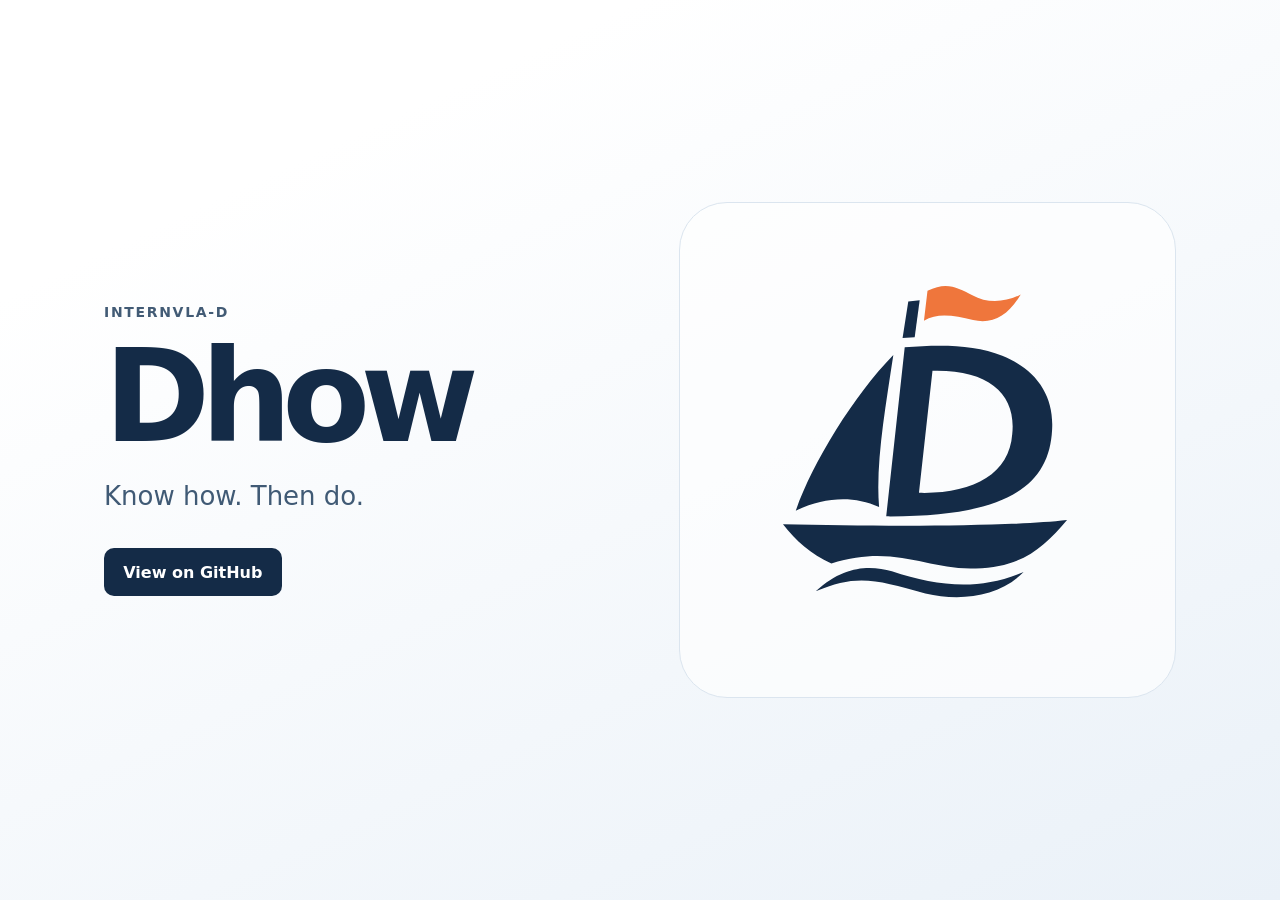
==== site/index.html @ 81f3c9d0 "Add Dhow project home and GitHub Pages deployment" ====
<!doctype html>
<html lang="en">
  <head>
    <meta charset="utf-8">
    <meta name="viewport" content="width=device-width, initial-scale=1">
    <meta name="description" content="Dhow, an InternVLA-D project. Know how. Then do.">
    <meta name="theme-color" content="#f7f9fc">
    <title>Dhow</title>
    <link rel="icon" type="image/svg+xml" href="./assets/dhow.svg">
    <link rel="stylesheet" href="./assets/styles.css">
  </head>
  <body>
    <main class="hero">
      <div class="intro">
        <p class="project">InternVLA-D</p>
        <h1>Dhow</h1>
        <p class="tagline">Know how. Then do.</p>
        <a class="source" href="https://github.com/Greyman-Seu/dhow">View on GitHub</a>
      </div>
      <div class="artwork">
        <img src="./assets/dhow.svg" width="512" height="512" alt="A dark blue sailboat with a D-shaped sail and an orange flag">
      </div>
    </main>
  </body>
</html>
---- site/assets/styles.css ----
:root {
  font-family: system-ui, sans-serif;
  color: #142b47;
  background: #f7f9fc;
  font-synthesis: none;
}

body {
  min-height: 100vh;
  min-height: 100svh;
  display: grid;
  align-items: center;
  margin: 0;
  background: linear-gradient(155deg, #fff 20%, #eaf1f8);
}

.hero {
  width: min(67rem, 100% - 3rem);
  margin-inline: auto;
  padding-block: clamp(2rem, 7vh, 5rem);
  display: grid;
  grid-template-columns: minmax(0, 1fr) minmax(0, 1.05fr);
  align-items: center;
  gap: clamp(2rem, 8vw, 7rem);
}

.project {
  margin: 0 0 1rem;
  color: #425b75;
  font-size: 0.875rem;
  font-weight: 650;
  letter-spacing: 0.12em;
  text-transform: uppercase;
}

h1 {
  margin: 0;
  font-size: clamp(4.5rem, 10vw, 8.5rem);
  font-weight: 750;
  letter-spacing: -0.075em;
  line-height: 0.95;
}

.tagline {
  margin: 1.25rem 0 2rem;
  color: #405a75;
  font-size: clamp(1.25rem, 2.5vw, 1.625rem);
  line-height: 1.5;
}

.source {
  display: inline-flex;
  align-items: center;
  min-height: 3rem;
  padding-inline: 1.2rem;
  border-radius: 0.625rem;
  color: #fff;
  background: #142b47;
  font-weight: 600;
  text-decoration: none;
}

.source:hover {
  background: #294766;
}

.source:focus-visible {
  outline: 0.1875rem solid #a64820;
  outline-offset: 0.25rem;
}

.artwork {
  border: 1px solid #dbe5ef;
  border-radius: clamp(1.5rem, 4vw, 3rem);
  background: #ffffffa8;
}

.artwork img {
  display: block;
  width: 82%;
  height: auto;
  margin: 9% auto;
}

@media (max-width: 44rem) {
  .hero {
    grid-template-columns: 1fr;
    max-width: 28rem;
  }

  .artwork {
    max-width: 24rem;
  }
}
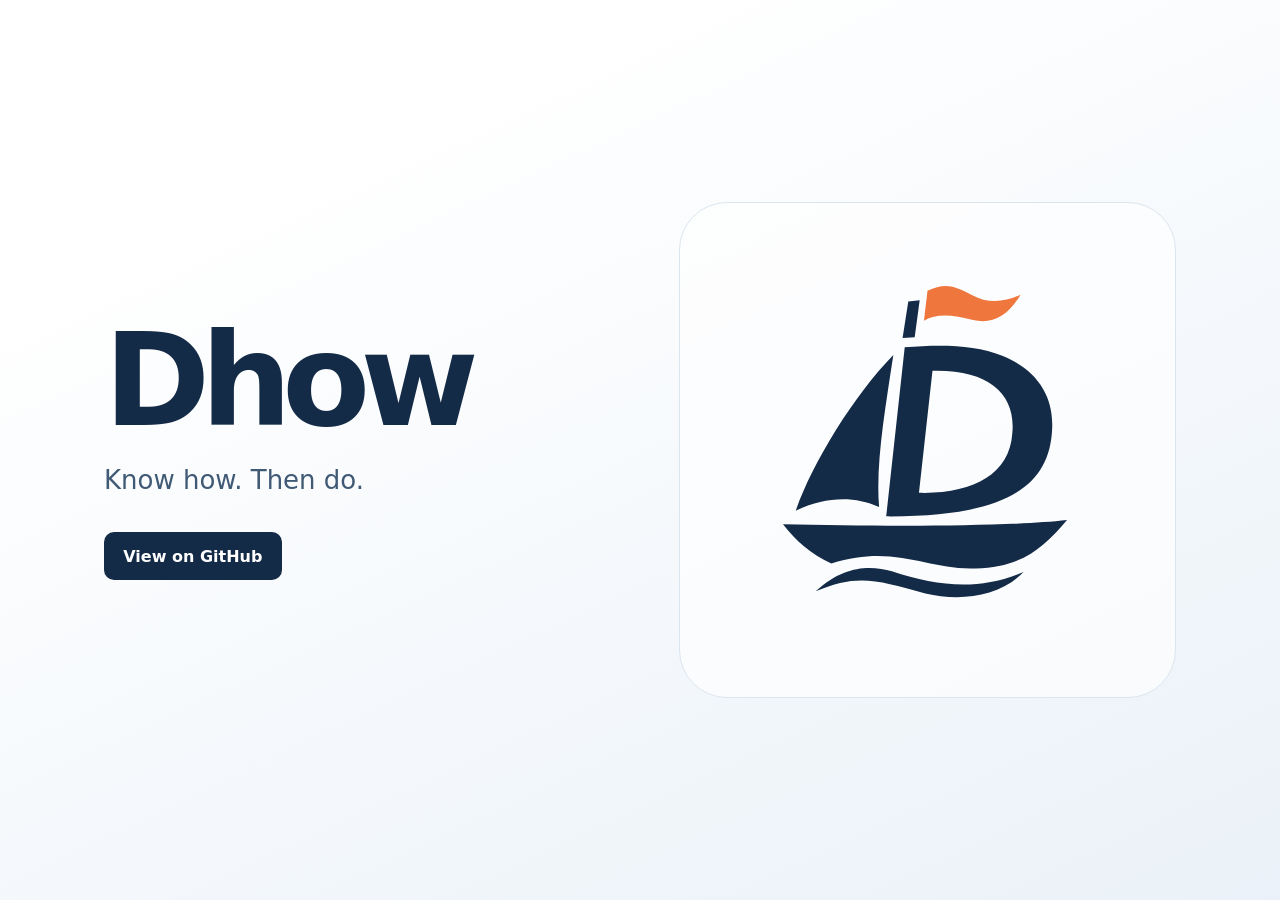
==== commit e49ebd6e: "Remove InternVLA-D branding from Dhow" ====
--- a/site/index.html
+++ b/site/index.html
@@ -3,7 +3,7 @@
   <head>
     <meta charset="utf-8">
     <meta name="viewport" content="width=device-width, initial-scale=1">
-    <meta name="description" content="Dhow, an InternVLA-D project. Know how. Then do.">
+    <meta name="description" content="Dhow. Know how. Then do.">
     <meta name="theme-color" content="#f7f9fc">
     <title>Dhow</title>
     <link rel="icon" type="image/svg+xml" href="./assets/dhow.svg">
@@ -12,7 +12,6 @@
   <body>
     <main class="hero">
       <div class="intro">
-        <p class="project">InternVLA-D</p>
         <h1>Dhow</h1>
         <p class="tagline">Know how. Then do.</p>
         <a class="source" href="https://github.com/Greyman-Seu/dhow">View on GitHub</a>
--- a/site/assets/styles.css
+++ b/site/assets/styles.css
@@ -22,15 +22,6 @@
   grid-template-columns: minmax(0, 1fr) minmax(0, 1.05fr);
   align-items: center;
   gap: clamp(2rem, 8vw, 7rem);
-}
-
-.project {
-  margin: 0 0 1rem;
-  color: #425b75;
-  font-size: 0.875rem;
-  font-weight: 650;
-  letter-spacing: 0.12em;
-  text-transform: uppercase;
 }
 
 h1 {
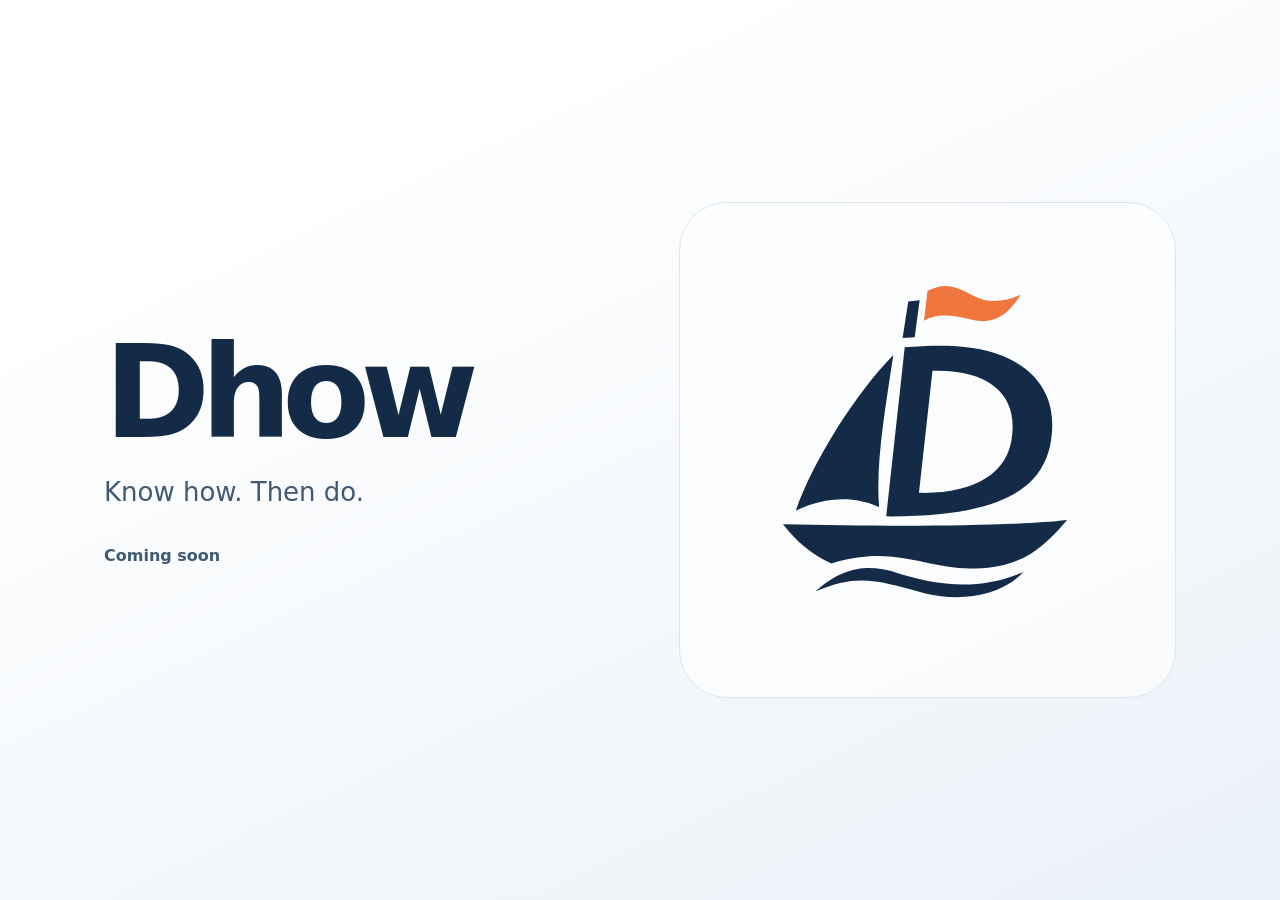
==== commit fcfbdbef: "Show Coming soon on the Dhow homepage" ====
--- a/site/index.html
+++ b/site/index.html
@@ -14,7 +14,7 @@
       <div class="intro">
         <h1>Dhow</h1>
         <p class="tagline">Know how. Then do.</p>
-        <a class="source" href="https://github.com/Greyman-Seu/dhow">View on GitHub</a>
+        <p class="status">Coming soon</p>
       </div>
       <div class="artwork">
         <img src="./assets/dhow.svg" width="512" height="512" alt="A dark blue sailboat with a D-shaped sail and an orange flag">
--- a/site/assets/styles.css
+++ b/site/assets/styles.css
@@ -39,25 +39,12 @@
   line-height: 1.5;
 }
 
-.source {
-  display: inline-flex;
-  align-items: center;
-  min-height: 3rem;
-  padding-inline: 1.2rem;
-  border-radius: 0.625rem;
-  color: #fff;
-  background: #142b47;
+.status {
+  margin: 0;
+  color: #405a75;
+  font-size: 1rem;
   font-weight: 600;
-  text-decoration: none;
-}
-
-.source:hover {
-  background: #294766;
-}
-
-.source:focus-visible {
-  outline: 0.1875rem solid #a64820;
-  outline-offset: 0.25rem;
+  line-height: 1.5;
 }
 
 .artwork {
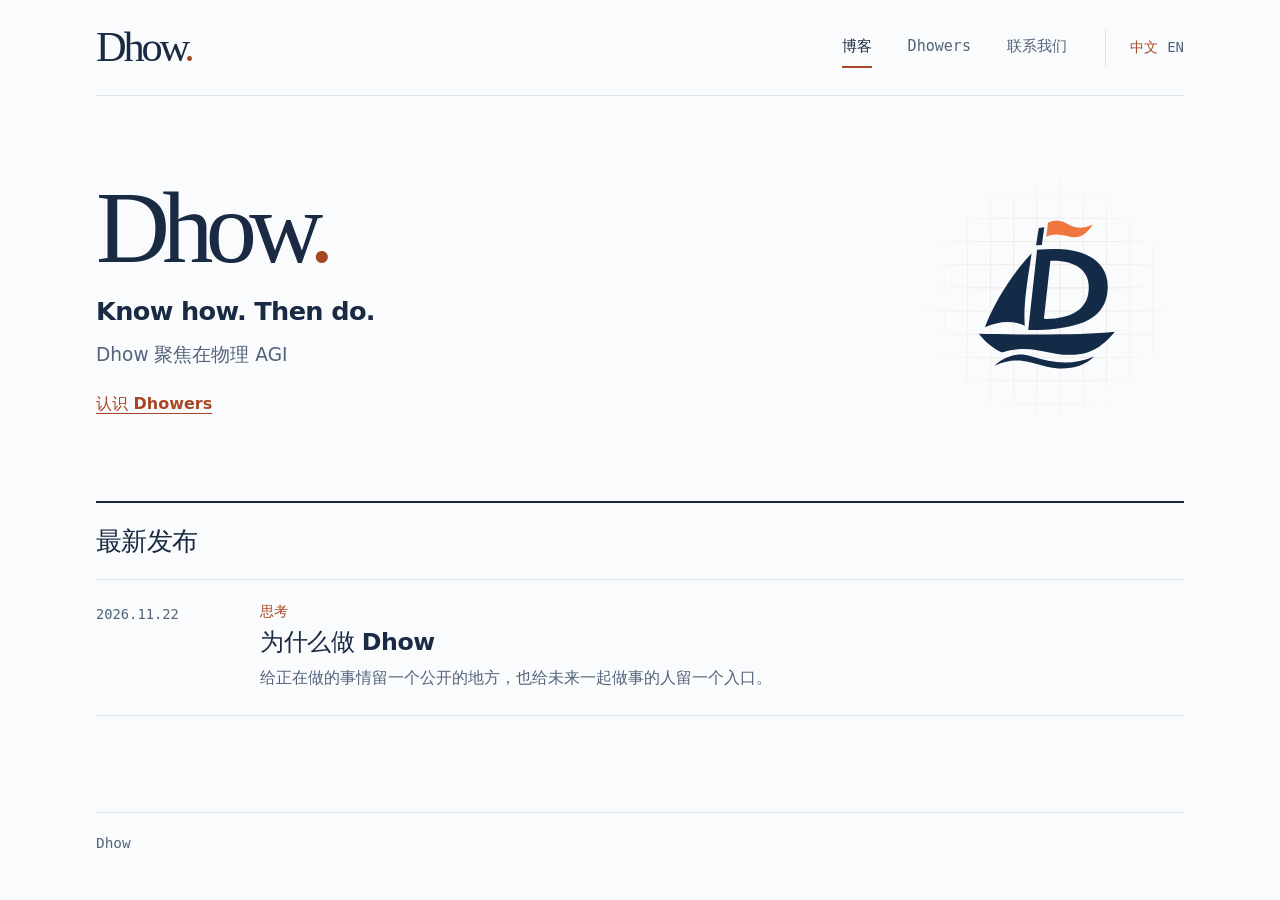
==== commit 6f924e7d: "Launch bilingual Dhow site with regional language defaults" ====
--- a/site/index.html
+++ b/site/index.html
@@ -1,24 +1,73 @@
 <!doctype html>
-<html lang="en">
+<html lang="zh-CN" data-auto-language>
   <head>
     <meta charset="utf-8">
     <meta name="viewport" content="width=device-width, initial-scale=1">
-    <meta name="description" content="Dhow. Know how. Then do.">
-    <meta name="theme-color" content="#f7f9fc">
-    <title>Dhow</title>
+    <meta name="description" content="Dhow 聚焦在物理 AGI。">
+    <meta name="theme-color" content="#fafbfd">
+    <title>Dhow — 物理 AGI</title>
+    <link rel="alternate" hreflang="en" href="./en/index.html">
     <link rel="icon" type="image/svg+xml" href="./assets/dhow.svg">
     <link rel="stylesheet" href="./assets/styles.css">
+    <script src="./assets/language.js" defer></script>
+    <script src="./assets/feed.js" defer></script>
   </head>
-  <body>
-    <main class="hero">
-      <div class="intro">
-        <h1>Dhow</h1>
-        <p class="tagline">Know how. Then do.</p>
-        <p class="status">Coming soon</p>
+  <body class="home-page">
+    <a class="skip-link" href="#main">跳到正文</a>
+    <header class="site-header wrap">
+      <a class="wordmark" href="./index.html" aria-label="Dhow 首页">Dhow<span>.</span></a>
+      <div class="header-links">
+        <nav class="site-nav" aria-label="主导航">
+          <a href="#blog" aria-current="page">博客</a>
+          <a href="./dhowers.html">Dhowers</a>
+          <a href="./dhowers.html#contact">联系我们</a>
+        </nav>
+        <nav class="language-nav" aria-label="语言">
+          <a href="./index.html" aria-current="true">中文</a>
+          <a href="./en/index.html" lang="en" hreflang="en" aria-label="English">EN</a>
+        </nav>
       </div>
-      <div class="artwork">
-        <img src="./assets/dhow.svg" width="512" height="512" alt="A dark blue sailboat with a D-shaped sail and an orange flag">
-      </div>
+    </header>
+
+    <main class="wrap" id="main">
+      <section class="hero home-hero" aria-labelledby="intro">
+        <div>
+          <h1 id="intro" lang="en">Dhow<span aria-hidden="true">.</span></h1>
+          <p class="tagline" lang="en">Know how. Then do.</p>
+          <p class="hero-focus">Dhow 聚焦在物理 AGI</p>
+          <a class="text-link" href="./dhowers.html">认识 Dhowers</a>
+        </div>
+        <div class="hero-art" aria-hidden="true">
+          <img src="./assets/dhow.svg" width="512" height="512" alt="">
+        </div>
+      </section>
+
+      <section class="blog" id="blog" aria-labelledby="blog-title">
+        <div class="section-header">
+          <h2 id="blog-title">最新发布</h2>
+          <div class="filters" role="group" aria-label="按内容分类筛选" hidden>
+            <button type="button" data-filter="all" aria-pressed="true">全部</button>
+            <button type="button" data-filter="paper" aria-pressed="false">论文</button>
+            <button type="button" data-filter="work" aria-pressed="false">作品</button>
+            <button type="button" data-filter="thought" aria-pressed="false">思考</button>
+          </div>
+        </div>
+        <ul class="feed" aria-label="发布列表">
+          <li class="entry" data-kind="thought">
+            <time datetime="2026-11-22">2026.11.22</time>
+            <article>
+              <p class="entry-kind">思考</p>
+              <h3><a href="./posts/why-dhow.html">为什么做 Dhow</a></h3>
+              <p class="summary">给正在做的事情留一个公开的地方，也给未来一起做事的人留一个入口。</p>
+            </article>
+          </li>
+        </ul>
+        <p class="empty" role="status" hidden>这个分类暂时没有内容。</p>
+      </section>
     </main>
+
+    <footer class="site-footer wrap">
+      <span>Dhow</span>
+    </footer>
   </body>
 </html>
--- a/site/assets/styles.css
+++ b/site/assets/styles.css
@@ -1,72 +1,545 @@
 :root {
-  font-family: system-ui, sans-serif;
-  color: #142b47;
-  background: #f7f9fc;
+  color-scheme: light;
+  font-family: system-ui, "PingFang SC", "Microsoft YaHei", sans-serif;
+  color: #192a42;
+  background: #fafbfd;
   font-synthesis: none;
+  --paper: #fafbfd;
+  --ink: #192a42;
+  --muted: #53637a;
+  --rule: #dce4ee;
+  --panel: #fbfaf9;
+  --accent: #a84723;
+  --serif: Georgia, "Songti SC", "Noto Serif CJK SC", "Noto Serif SC", serif;
+  --mono: ui-monospace, "SFMono-Regular", Consolas, monospace;
+  --inset: clamp(1.5rem, 5vw, 4rem);
+}
+
+* {
+  box-sizing: border-box;
+}
+
+[hidden] {
+  display: none !important;
 }
 
 body {
-  min-height: 100vh;
-  min-height: 100svh;
+  margin: 0;
+  font-size: 1rem;
+  line-height: 1.65;
+}
+
+main {
+  padding-bottom: clamp(3.5rem, 9vw, 7rem);
+}
+
+h1,
+h2,
+h3,
+p {
+  margin: 0;
+}
+
+a {
+  color: inherit;
+  text-underline-offset: 0.24em;
+}
+
+a:hover {
+  color: var(--accent);
+}
+
+:focus-visible {
+  outline: 2px solid var(--accent);
+  outline-offset: 4px;
+}
+
+.wrap {
+  width: min(66rem, 100% - 4rem);
+  margin-inline: auto;
+}
+
+.skip-link {
+  position: fixed;
+  z-index: 2;
+  inset: 0.75rem auto auto 0.75rem;
+  padding: 0.5rem 0.75rem;
+  background: var(--paper);
+  transform: translateY(-200%);
+}
+
+.skip-link:focus {
+  transform: translateY(0);
+}
+
+.site-header,
+.header-links,
+.site-nav,
+.language-nav {
+  display: flex;
+  align-items: center;
+}
+
+.site-header {
+  min-height: 6rem;
+  justify-content: space-between;
+  flex-wrap: wrap;
+  gap: 0.75rem 1.25rem;
+}
+
+.wordmark {
+  font-family: Georgia, serif;
+  font-size: clamp(2.45rem, 4.2vw, 3.6rem);
+  line-height: 0.95;
+  letter-spacing: -0.075em;
+  text-decoration: none;
+}
+
+.wordmark span {
+  color: var(--accent);
+}
+
+.header-links {
+  flex-wrap: wrap;
+  gap: 0.25rem clamp(0.75rem, 3vw, 2.5rem);
+}
+
+.site-nav {
+  gap: clamp(0.85rem, 3vw, 2.25rem);
+}
+
+.site-nav a,
+.language-nav a {
+  padding-block: 0.45rem;
+  color: var(--muted);
+  font-size: 0.94rem;
+  text-decoration: none;
+  white-space: nowrap;
+}
+
+.site-nav a:hover,
+.site-nav [aria-current] {
+  color: var(--ink);
+  text-decoration: underline;
+  text-decoration-color: var(--accent);
+  text-decoration-thickness: 1px;
+  text-underline-offset: 0.45em;
+}
+
+.language-nav {
+  gap: 0.55rem;
+  padding-inline-start: clamp(0.75rem, 2vw, 1.5rem);
+  border-inline-start: 1px solid var(--rule);
+}
+
+.language-nav a {
+  font-size: 0.875rem;
+}
+
+.language-nav [aria-current] {
+  color: var(--accent);
+  font-weight: 650;
+}
+
+.language-nav a:hover {
+  text-decoration: underline;
+}
+
+.hero {
   display: grid;
+  grid-template-columns: minmax(0, 1fr) clamp(7.5rem, 19vw, 13rem);
   align-items: center;
+  gap: clamp(1rem, 4vw, 3.25rem);
+  padding: clamp(2.25rem, 5vw, 4rem) var(--inset);
+  margin-top: 0.8rem;
+  border: 1px solid var(--rule);
+  border-radius: 1.2rem;
+  background: var(--panel);
+}
+
+h1 {
+  font-family: var(--serif);
+  font-size: clamp(2.35rem, 5vw, 3.95rem);
+  font-weight: 400;
+  letter-spacing: -0.055em;
+  line-height: 1.08;
+  text-wrap: balance;
+}
+
+.tagline {
+  margin-bottom: 0.6rem;
+  color: var(--accent);
+  font-size: 0.95rem;
+  font-weight: 650;
+}
+
+.hero-focus,
+.lede {
+  max-width: 37rem;
+  margin-top: 0.95rem;
+  color: var(--muted);
+  font-size: clamp(1rem, 1.6vw, 1.16rem);
+  line-height: 1.65;
+}
+
+.text-link {
+  display: inline-block;
+  margin-top: 1.05rem;
+  color: var(--ink);
+  font-size: 0.95rem;
+  font-weight: 600;
+  text-decoration-color: var(--accent);
+  text-decoration-thickness: 1px;
+}
+
+.hero-art img {
+  display: block;
+  width: 100%;
+  height: auto;
+}
+
+.content-section {
+  padding-inline: var(--inset);
+  margin-top: clamp(2.25rem, 5vw, 3.75rem);
+}
+
+.section-header {
+  display: flex;
+  flex-wrap: wrap;
+  align-items: center;
+  justify-content: space-between;
+  gap: 0.85rem 1.5rem;
+  padding-bottom: 0.85rem;
+}
+
+.section-header h2 {
+  font-size: 1.18rem;
+  font-weight: 650;
+  letter-spacing: -0.025em;
+}
+
+.filters {
+  display: flex;
+  flex-wrap: wrap;
+  gap: 0.35rem;
+}
+
+.filters button {
+  padding: 0.3rem 0.7rem;
+  border: 1px solid transparent;
+  border-radius: 0.25rem;
+  color: var(--muted);
+  background: transparent;
+  font: inherit;
+  font-size: 0.9rem;
+  cursor: pointer;
+}
+
+.filters button:hover {
+  border-color: var(--rule);
+  color: var(--ink);
+}
+
+.filters [aria-pressed="true"] {
+  border-color: var(--rule);
+  color: var(--ink);
+  background: var(--panel);
+  font-weight: 650;
+}
+
+.feed,
+.collab-list {
+  padding: 0;
   margin: 0;
-  background: linear-gradient(155deg, #fff 20%, #eaf1f8);
-}
-
-.hero {
-  width: min(67rem, 100% - 3rem);
-  margin-inline: auto;
-  padding-block: clamp(2rem, 7vh, 5rem);
+  border-bottom: 1px solid var(--rule);
+  list-style: none;
+}
+
+.entry,
+.collab-list > div {
   display: grid;
-  grid-template-columns: minmax(0, 1fr) minmax(0, 1.05fr);
-  align-items: center;
-  gap: clamp(2rem, 8vw, 7rem);
-}
-
-h1 {
+  grid-template-columns: minmax(8rem, 18%) minmax(0, 1fr);
+  gap: 0.35rem clamp(1rem, 3vw, 2rem);
+  align-items: start;
+  padding-block: 1.15rem 1.35rem;
+  border-top: 1px solid var(--rule);
+}
+
+
+.entry time,
+.post-meta time {
+  color: var(--muted);
+  font-family: var(--mono);
+  font-size: 0.86rem;
+  font-variant-numeric: tabular-nums;
+}
+
+.entry-kind,
+.post-kind {
+  color: var(--accent);
+  font-size: 0.86rem;
+  font-weight: 650;
+}
+
+.entry h3 {
+  font-size: clamp(1.2rem, 2.2vw, 1.48rem);
+  font-weight: 650;
+  letter-spacing: -0.02em;
+  line-height: 1.4;
+}
+
+.entry h3 a {
+  text-decoration: none;
+}
+
+.entry h3 a:hover {
+  text-decoration: underline;
+}
+
+.summary {
+  margin-top: 0.35rem;
+  color: var(--muted);
+}
+
+.empty {
+  padding-block: 1.5rem;
+  color: var(--muted);
+}
+
+.collab-list dt {
+  font-weight: 650;
+}
+
+.collab-list dd {
+  max-width: 42rem;
   margin: 0;
-  font-size: clamp(4.5rem, 10vw, 8.5rem);
-  font-weight: 750;
+  color: var(--muted);
+}
+
+.post {
+  max-width: 43rem;
+  margin: 0 auto;
+  padding-top: clamp(2.5rem, 6vw, 4.75rem);
+  border-top: 1px solid var(--rule);
+}
+
+.post-header {
+  padding-bottom: 1.5rem;
+  border-bottom: 1px solid var(--rule);
+}
+
+.post-meta {
+  display: flex;
+  align-items: baseline;
+  flex-wrap: wrap;
+  gap: 0.45rem 1.15rem;
+  margin-bottom: 1.1rem;
+  color: var(--muted);
+  font-size: 0.9rem;
+}
+
+.post-body {
+  padding-top: 1.65rem;
+  font-size: 1.06rem;
+  line-height: 1.86;
+}
+
+.post-body h2 {
+  margin: 1.65rem 0 0.45rem;
+  font-size: 1.28rem;
+  line-height: 1.4;
+}
+
+.post-body p + p {
+  margin-top: 1.05rem;
+}
+
+.post-body a {
+  color: var(--accent);
+}
+
+@media (max-width: 42rem) {
+  :root {
+    --inset: clamp(1rem, 4vw, 1.5rem);
+  }
+
+  .wrap {
+    width: calc(100% - 2rem);
+  }
+
+  .site-header {
+    min-height: 4.7rem;
+    gap: 0.45rem 0.7rem;
+    padding-block: 0.65rem;
+  }
+
+  .hero {
+    grid-template-columns: minmax(0, 1fr) clamp(3.75rem, 16vw, 6rem);
+    gap: 0.75rem;
+    padding-block: 1.8rem;
+    margin-top: 0.4rem;
+    border-radius: 0.9rem;
+  }
+
+  h1 {
+    font-size: clamp(2rem, 6.8vw, 2.7rem);
+  }
+
+  .entry,
+  .collab-list > div {
+    grid-template-columns: minmax(0, 1fr);
+  }
+
+}
+
+.home-page .wrap {
+  width: min(68rem, 100% - 4rem);
+}
+
+.home-page .site-header {
+  border-bottom: 1px solid var(--rule);
+}
+
+.home-page .wordmark {
+  font-size: 2.65rem;
+}
+
+.home-page .site-nav,
+.home-page .language-nav {
+  font-family: var(--mono);
+}
+
+.home-page .site-nav a {
+  border-bottom: 2px solid transparent;
+}
+
+.home-page .site-nav a:hover,
+.home-page .site-nav [aria-current] {
+  border-color: var(--accent);
+  text-decoration: none;
+}
+
+.home-page main {
+  padding-bottom: 0;
+}
+
+.home-hero {
+  grid-template-columns: minmax(0, 1fr) clamp(12.5rem, 25vw, 17rem);
+  gap: clamp(1.5rem, 6vw, 5.25rem);
+  padding: clamp(2.5rem, 5.2vw, 4.5rem) 0;
+  margin-top: 0;
+  border: 0;
+  border-radius: 0;
+  background: transparent;
+}
+
+.home-hero h1 {
+  font-family: Georgia, serif;
+  font-size: clamp(4.5rem, 8vw, 7.25rem);
   letter-spacing: -0.075em;
-  line-height: 0.95;
-}
-
-.tagline {
-  margin: 1.25rem 0 2rem;
-  color: #405a75;
-  font-size: clamp(1.25rem, 2.5vw, 1.625rem);
-  line-height: 1.5;
-}
-
-.status {
-  margin: 0;
-  color: #405a75;
+  line-height: 0.94;
+}
+
+.home-hero h1 span {
+  color: var(--accent);
+}
+
+.home-hero .tagline {
+  margin: 0.9rem 0 0;
+  color: var(--ink);
+  font-size: clamp(1.2rem, 2.1vw, 1.6rem);
+  font-weight: 550;
+  letter-spacing: -0.025em;
+}
+
+.home-hero .hero-focus {
+  margin-top: 0.45rem;
+}
+
+.home-hero .text-link {
+  margin-top: 1.3rem;
+  color: var(--accent);
   font-size: 1rem;
-  font-weight: 600;
-  line-height: 1.5;
-}
-
-.artwork {
-  border: 1px solid #dbe5ef;
-  border-radius: clamp(1.5rem, 4vw, 3rem);
-  background: #ffffffa8;
-}
-
-.artwork img {
-  display: block;
-  width: 82%;
-  height: auto;
-  margin: 9% auto;
-}
-
-@media (max-width: 44rem) {
-  .hero {
-    grid-template-columns: 1fr;
-    max-width: 28rem;
-  }
-
-  .artwork {
-    max-width: 24rem;
-  }
-}
+}
+
+.home-hero .hero-art {
+  position: relative;
+  display: grid;
+  isolation: isolate;
+  place-items: center;
+  aspect-ratio: 1;
+}
+
+.home-hero .hero-art::before {
+  position: absolute;
+  z-index: -1;
+  inset: 0;
+  background-image:
+    linear-gradient(to right, #efe4e2 1px, transparent 1px),
+    linear-gradient(to bottom, #efe4e2 1px, transparent 1px);
+  background-position: center;
+  background-size: 1.45rem 1.45rem;
+  mask-image: radial-gradient(ellipse closest-side, #000 20%, rgb(0 0 0 / 0.75) 50%, transparent 100%);
+  content: "";
+}
+
+.home-hero .hero-art img {
+  width: 71%;
+}
+
+
+.home-page .section-header {
+  padding-block: 1rem;
+  border-top: 2px solid var(--ink);
+}
+
+.home-page .section-header h2 {
+  font-size: clamp(1.3rem, 3vw, 1.65rem);
+  font-weight: 700;
+}
+
+.home-page .entry {
+  grid-template-columns: 9rem minmax(0, 1fr);
+  gap: 0.35rem 1.25rem;
+  padding-block: 1.3rem 1.45rem;
+}
+
+.home-page .entry time {
+  padding-top: 0.13rem;
+}
+
+.home-page .entry-kind {
+  margin-bottom: 0.2rem;
+}
+
+.site-footer {
+  margin-top: clamp(3.5rem, 9vw, 6rem);
+  padding-block: 1.2rem 1.75rem;
+  border-top: 1px solid var(--rule);
+  color: var(--muted);
+  font-family: var(--mono);
+  font-size: 0.9rem;
+}
+
+@media (max-width: 42rem) {
+  .home-page .wrap {
+    width: calc(100% - 2rem);
+  }
+
+  .home-page .wordmark {
+    font-size: 2.2rem;
+  }
+
+  .home-hero {
+    grid-template-columns: minmax(0, 1fr) clamp(4.5rem, 21vw, 7.5rem);
+    gap: clamp(0.7rem, 3vw, 1.5rem);
+  }
+
+  .home-hero h1 {
+    font-size: clamp(3rem, 10vw, 4.5rem);
+  }
+
+  .home-page .entry {
+    grid-template-columns: minmax(0, 1fr);
+  }
+}
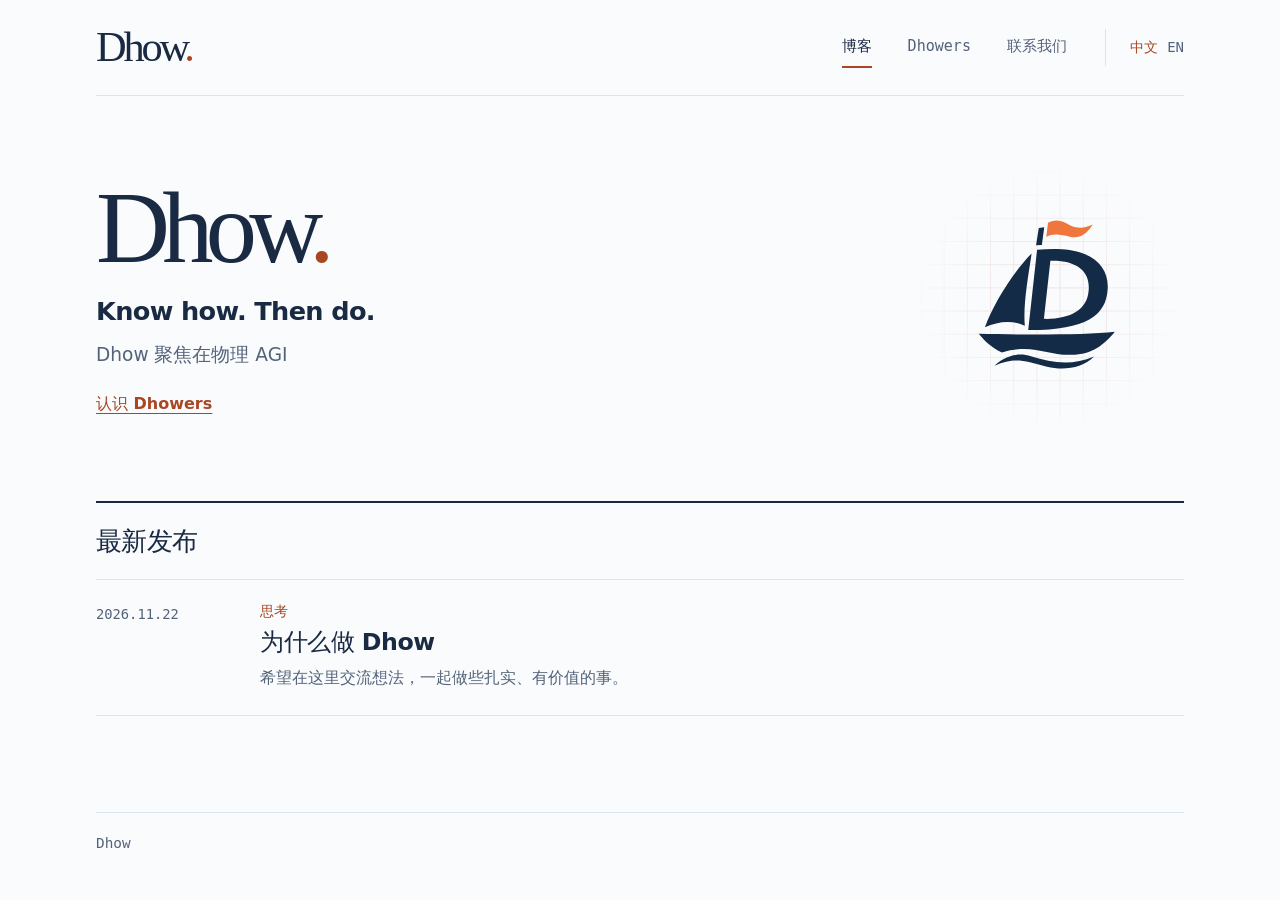
==== commit 42a7d863: "Reduce Why Dhow to a single statement" ====
--- a/site/index.html
+++ b/site/index.html
@@ -8,11 +8,11 @@
     <title>Dhow — 物理 AGI</title>
     <link rel="alternate" hreflang="en" href="./en/index.html">
     <link rel="icon" type="image/svg+xml" href="./assets/dhow.svg">
-    <link rel="stylesheet" href="./assets/styles.css">
+    <link rel="stylesheet" href="./assets/styles.css?v=f7693d95b538">
     <script src="./assets/language.js" defer></script>
     <script src="./assets/feed.js" defer></script>
   </head>
-  <body class="home-page">
+  <body class="landing-page home-page">
     <a class="skip-link" href="#main">跳到正文</a>
     <header class="site-header wrap">
       <a class="wordmark" href="./index.html" aria-label="Dhow 首页">Dhow<span>.</span></a>
@@ -58,7 +58,7 @@
             <article>
               <p class="entry-kind">思考</p>
               <h3><a href="./posts/why-dhow.html">为什么做 Dhow</a></h3>
-              <p class="summary">给正在做的事情留一个公开的地方，也给未来一起做事的人留一个入口。</p>
+              <p class="summary">希望在这里交流想法，一起做些扎实、有价值的事。</p>
             </article>
           </li>
         </ul>
--- a/site/assets/styles.css
+++ b/site/assets/styles.css
@@ -12,7 +12,6 @@
   --accent: #a84723;
   --serif: Georgia, "Songti SC", "Noto Serif CJK SC", "Noto Serif SC", serif;
   --mono: ui-monospace, "SFMono-Regular", Consolas, monospace;
-  --inset: clamp(1.5rem, 5vw, 4rem);
 }
 
 * {
@@ -147,14 +146,10 @@
 
 .hero {
   display: grid;
-  grid-template-columns: minmax(0, 1fr) clamp(7.5rem, 19vw, 13rem);
+  grid-template-columns: minmax(0, 1fr) clamp(12.5rem, 25vw, 17rem);
   align-items: center;
-  gap: clamp(1rem, 4vw, 3.25rem);
-  padding: clamp(2.25rem, 5vw, 4rem) var(--inset);
-  margin-top: 0.8rem;
-  border: 1px solid var(--rule);
-  border-radius: 1.2rem;
-  background: var(--panel);
+  gap: clamp(1.5rem, 6vw, 5.25rem);
+  padding-block: clamp(2.5rem, 5.2vw, 4.5rem);
 }
 
 h1 {
@@ -182,287 +177,25 @@
   line-height: 1.65;
 }
 
+.hero-note {
+  max-width: 36rem;
+  margin-top: 0.75rem;
+  color: var(--muted);
+  font-size: 0.95rem;
+  line-height: 1.65;
+}
+
 .text-link {
   display: inline-block;
-  margin-top: 1.05rem;
-  color: var(--ink);
-  font-size: 0.95rem;
+  margin-top: 1.3rem;
+  color: var(--accent);
+  font-size: 1rem;
   font-weight: 600;
   text-decoration-color: var(--accent);
   text-decoration-thickness: 1px;
 }
 
-.hero-art img {
-  display: block;
-  width: 100%;
-  height: auto;
-}
-
-.content-section {
-  padding-inline: var(--inset);
-  margin-top: clamp(2.25rem, 5vw, 3.75rem);
-}
-
-.section-header {
-  display: flex;
-  flex-wrap: wrap;
-  align-items: center;
-  justify-content: space-between;
-  gap: 0.85rem 1.5rem;
-  padding-bottom: 0.85rem;
-}
-
-.section-header h2 {
-  font-size: 1.18rem;
-  font-weight: 650;
-  letter-spacing: -0.025em;
-}
-
-.filters {
-  display: flex;
-  flex-wrap: wrap;
-  gap: 0.35rem;
-}
-
-.filters button {
-  padding: 0.3rem 0.7rem;
-  border: 1px solid transparent;
-  border-radius: 0.25rem;
-  color: var(--muted);
-  background: transparent;
-  font: inherit;
-  font-size: 0.9rem;
-  cursor: pointer;
-}
-
-.filters button:hover {
-  border-color: var(--rule);
-  color: var(--ink);
-}
-
-.filters [aria-pressed="true"] {
-  border-color: var(--rule);
-  color: var(--ink);
-  background: var(--panel);
-  font-weight: 650;
-}
-
-.feed,
-.collab-list {
-  padding: 0;
-  margin: 0;
-  border-bottom: 1px solid var(--rule);
-  list-style: none;
-}
-
-.entry,
-.collab-list > div {
-  display: grid;
-  grid-template-columns: minmax(8rem, 18%) minmax(0, 1fr);
-  gap: 0.35rem clamp(1rem, 3vw, 2rem);
-  align-items: start;
-  padding-block: 1.15rem 1.35rem;
-  border-top: 1px solid var(--rule);
-}
-
-
-.entry time,
-.post-meta time {
-  color: var(--muted);
-  font-family: var(--mono);
-  font-size: 0.86rem;
-  font-variant-numeric: tabular-nums;
-}
-
-.entry-kind,
-.post-kind {
-  color: var(--accent);
-  font-size: 0.86rem;
-  font-weight: 650;
-}
-
-.entry h3 {
-  font-size: clamp(1.2rem, 2.2vw, 1.48rem);
-  font-weight: 650;
-  letter-spacing: -0.02em;
-  line-height: 1.4;
-}
-
-.entry h3 a {
-  text-decoration: none;
-}
-
-.entry h3 a:hover {
-  text-decoration: underline;
-}
-
-.summary {
-  margin-top: 0.35rem;
-  color: var(--muted);
-}
-
-.empty {
-  padding-block: 1.5rem;
-  color: var(--muted);
-}
-
-.collab-list dt {
-  font-weight: 650;
-}
-
-.collab-list dd {
-  max-width: 42rem;
-  margin: 0;
-  color: var(--muted);
-}
-
-.post {
-  max-width: 43rem;
-  margin: 0 auto;
-  padding-top: clamp(2.5rem, 6vw, 4.75rem);
-  border-top: 1px solid var(--rule);
-}
-
-.post-header {
-  padding-bottom: 1.5rem;
-  border-bottom: 1px solid var(--rule);
-}
-
-.post-meta {
-  display: flex;
-  align-items: baseline;
-  flex-wrap: wrap;
-  gap: 0.45rem 1.15rem;
-  margin-bottom: 1.1rem;
-  color: var(--muted);
-  font-size: 0.9rem;
-}
-
-.post-body {
-  padding-top: 1.65rem;
-  font-size: 1.06rem;
-  line-height: 1.86;
-}
-
-.post-body h2 {
-  margin: 1.65rem 0 0.45rem;
-  font-size: 1.28rem;
-  line-height: 1.4;
-}
-
-.post-body p + p {
-  margin-top: 1.05rem;
-}
-
-.post-body a {
-  color: var(--accent);
-}
-
-@media (max-width: 42rem) {
-  :root {
-    --inset: clamp(1rem, 4vw, 1.5rem);
-  }
-
-  .wrap {
-    width: calc(100% - 2rem);
-  }
-
-  .site-header {
-    min-height: 4.7rem;
-    gap: 0.45rem 0.7rem;
-    padding-block: 0.65rem;
-  }
-
-  .hero {
-    grid-template-columns: minmax(0, 1fr) clamp(3.75rem, 16vw, 6rem);
-    gap: 0.75rem;
-    padding-block: 1.8rem;
-    margin-top: 0.4rem;
-    border-radius: 0.9rem;
-  }
-
-  h1 {
-    font-size: clamp(2rem, 6.8vw, 2.7rem);
-  }
-
-  .entry,
-  .collab-list > div {
-    grid-template-columns: minmax(0, 1fr);
-  }
-
-}
-
-.home-page .wrap {
-  width: min(68rem, 100% - 4rem);
-}
-
-.home-page .site-header {
-  border-bottom: 1px solid var(--rule);
-}
-
-.home-page .wordmark {
-  font-size: 2.65rem;
-}
-
-.home-page .site-nav,
-.home-page .language-nav {
-  font-family: var(--mono);
-}
-
-.home-page .site-nav a {
-  border-bottom: 2px solid transparent;
-}
-
-.home-page .site-nav a:hover,
-.home-page .site-nav [aria-current] {
-  border-color: var(--accent);
-  text-decoration: none;
-}
-
-.home-page main {
-  padding-bottom: 0;
-}
-
-.home-hero {
-  grid-template-columns: minmax(0, 1fr) clamp(12.5rem, 25vw, 17rem);
-  gap: clamp(1.5rem, 6vw, 5.25rem);
-  padding: clamp(2.5rem, 5.2vw, 4.5rem) 0;
-  margin-top: 0;
-  border: 0;
-  border-radius: 0;
-  background: transparent;
-}
-
-.home-hero h1 {
-  font-family: Georgia, serif;
-  font-size: clamp(4.5rem, 8vw, 7.25rem);
-  letter-spacing: -0.075em;
-  line-height: 0.94;
-}
-
-.home-hero h1 span {
-  color: var(--accent);
-}
-
-.home-hero .tagline {
-  margin: 0.9rem 0 0;
-  color: var(--ink);
-  font-size: clamp(1.2rem, 2.1vw, 1.6rem);
-  font-weight: 550;
-  letter-spacing: -0.025em;
-}
-
-.home-hero .hero-focus {
-  margin-top: 0.45rem;
-}
-
-.home-hero .text-link {
-  margin-top: 1.3rem;
-  color: var(--accent);
-  font-size: 1rem;
-}
-
-.home-hero .hero-art {
+.hero-art {
   position: relative;
   display: grid;
   isolation: isolate;
@@ -470,7 +203,7 @@
   aspect-ratio: 1;
 }
 
-.home-hero .hero-art::before {
+.hero-art::before {
   position: absolute;
   z-index: -1;
   inset: 0;
@@ -483,17 +216,257 @@
   content: "";
 }
 
-.home-hero .hero-art img {
+.hero-art img {
+  display: block;
   width: 71%;
-}
-
-
-.home-page .section-header {
+  height: auto;
+}
+
+.content-section + .content-section {
+  margin-top: clamp(2.25rem, 5vw, 3.75rem);
+}
+
+.section-header {
+  display: flex;
+  flex-wrap: wrap;
+  align-items: center;
+  justify-content: space-between;
+  gap: 0.85rem 1.5rem;
+  padding-bottom: 0.85rem;
+}
+
+.section-header h2 {
+  font-size: 1.18rem;
+  font-weight: 650;
+  letter-spacing: -0.025em;
+}
+
+.filters {
+  display: flex;
+  flex-wrap: wrap;
+  gap: 0.35rem;
+}
+
+.filters button {
+  padding: 0.3rem 0.7rem;
+  border: 1px solid transparent;
+  border-radius: 0.25rem;
+  color: var(--muted);
+  background: transparent;
+  font: inherit;
+  font-size: 0.9rem;
+  cursor: pointer;
+}
+
+.filters button:hover {
+  border-color: var(--rule);
+  color: var(--ink);
+}
+
+.filters [aria-pressed="true"] {
+  border-color: var(--rule);
+  color: var(--ink);
+  background: var(--panel);
+  font-weight: 650;
+}
+
+.feed,
+.collab-list {
+  padding: 0;
+  margin: 0;
+  border-bottom: 1px solid var(--rule);
+  list-style: none;
+}
+
+.entry,
+.collab-list > div {
+  display: grid;
+  grid-template-columns: minmax(8rem, 18%) minmax(0, 1fr);
+  gap: 0.35rem clamp(1rem, 3vw, 2rem);
+  align-items: start;
+  padding-block: 1.15rem 1.35rem;
+  border-top: 1px solid var(--rule);
+}
+
+.entry time,
+.post-meta time {
+  color: var(--muted);
+  font-family: var(--mono);
+  font-size: 0.86rem;
+  font-variant-numeric: tabular-nums;
+}
+
+.entry-kind,
+.post-kind {
+  color: var(--accent);
+  font-size: 0.86rem;
+  font-weight: 650;
+}
+
+.entry h3 {
+  font-size: clamp(1.2rem, 2.2vw, 1.48rem);
+  font-weight: 650;
+  letter-spacing: -0.02em;
+  line-height: 1.4;
+}
+
+.entry h3 a {
+  text-decoration: none;
+}
+
+.entry h3 a:hover {
+  text-decoration: underline;
+}
+
+.summary {
+  margin-top: 0.35rem;
+  color: var(--muted);
+}
+
+.empty {
+  padding-block: 1.5rem;
+  color: var(--muted);
+}
+
+.collab-list dt {
+  font-weight: 650;
+}
+
+.collab-list dd {
+  max-width: 42rem;
+  margin: 0;
+  color: var(--muted);
+}
+
+.post {
+  max-width: 43rem;
+  margin: 0 auto;
+  padding-top: clamp(2.5rem, 6vw, 4.75rem);
+  border-top: 1px solid var(--rule);
+}
+
+.post-header {
+  padding-bottom: 1.5rem;
+  border-bottom: 1px solid var(--rule);
+}
+
+.post-meta {
+  display: flex;
+  align-items: baseline;
+  flex-wrap: wrap;
+  gap: 0.45rem 1.15rem;
+  margin-bottom: 1.1rem;
+  color: var(--muted);
+  font-size: 0.9rem;
+}
+
+.post-body {
+  padding-top: 1.65rem;
+  font-size: 1.06rem;
+  line-height: 1.86;
+}
+
+.post-body h2 {
+  margin: 1.65rem 0 0.45rem;
+  font-size: 1.28rem;
+  line-height: 1.4;
+}
+
+.post-body p + p {
+  margin-top: 1.05rem;
+}
+
+.post-body a {
+  color: var(--accent);
+}
+
+@media (max-width: 42rem) {
+  .wrap {
+    width: calc(100% - 2rem);
+  }
+
+  .site-header {
+    min-height: 4.7rem;
+    gap: 0.45rem 0.7rem;
+    padding-block: 0.65rem;
+  }
+
+  .hero {
+    grid-template-columns: minmax(0, 1fr) clamp(4.5rem, 21vw, 7.5rem);
+    gap: clamp(0.7rem, 3vw, 1.5rem);
+  }
+
+  h1 {
+    font-size: clamp(2rem, 6.8vw, 2.7rem);
+  }
+
+  .entry,
+  .collab-list > div {
+    grid-template-columns: minmax(0, 1fr);
+  }
+
+}
+
+.landing-page .wrap {
+  width: min(68rem, 100% - 4rem);
+}
+
+.landing-page .site-header {
+  border-bottom: 1px solid var(--rule);
+}
+
+.landing-page .wordmark {
+  font-size: 2.65rem;
+}
+
+.landing-page .site-nav,
+.landing-page .language-nav {
+  font-family: var(--mono);
+}
+
+.landing-page .site-nav a {
+  border-bottom: 2px solid transparent;
+}
+
+.landing-page .site-nav a:hover,
+.landing-page .site-nav [aria-current] {
+  border-color: var(--accent);
+  text-decoration: none;
+}
+
+.home-page main {
+  padding-bottom: 0;
+}
+
+.home-hero h1 {
+  font-family: Georgia, serif;
+  font-size: clamp(4.5rem, 8vw, 7.25rem);
+  letter-spacing: -0.075em;
+  line-height: 0.94;
+}
+
+.home-hero h1 span {
+  color: var(--accent);
+}
+
+.home-hero .tagline {
+  margin: 0.9rem 0 0;
+  color: var(--ink);
+  font-size: clamp(1.2rem, 2.1vw, 1.6rem);
+  font-weight: 550;
+  letter-spacing: -0.025em;
+}
+
+.home-hero .hero-focus {
+  margin-top: 0.45rem;
+}
+
+.landing-page .section-header {
   padding-block: 1rem;
   border-top: 2px solid var(--ink);
 }
 
-.home-page .section-header h2 {
+.landing-page .section-header h2 {
   font-size: clamp(1.3rem, 3vw, 1.65rem);
   font-weight: 700;
 }
@@ -522,17 +495,12 @@
 }
 
 @media (max-width: 42rem) {
-  .home-page .wrap {
+  .landing-page .wrap {
     width: calc(100% - 2rem);
   }
 
-  .home-page .wordmark {
+  .landing-page .wordmark {
     font-size: 2.2rem;
-  }
-
-  .home-hero {
-    grid-template-columns: minmax(0, 1fr) clamp(4.5rem, 21vw, 7.5rem);
-    gap: clamp(0.7rem, 3vw, 1.5rem);
   }
 
   .home-hero h1 {
